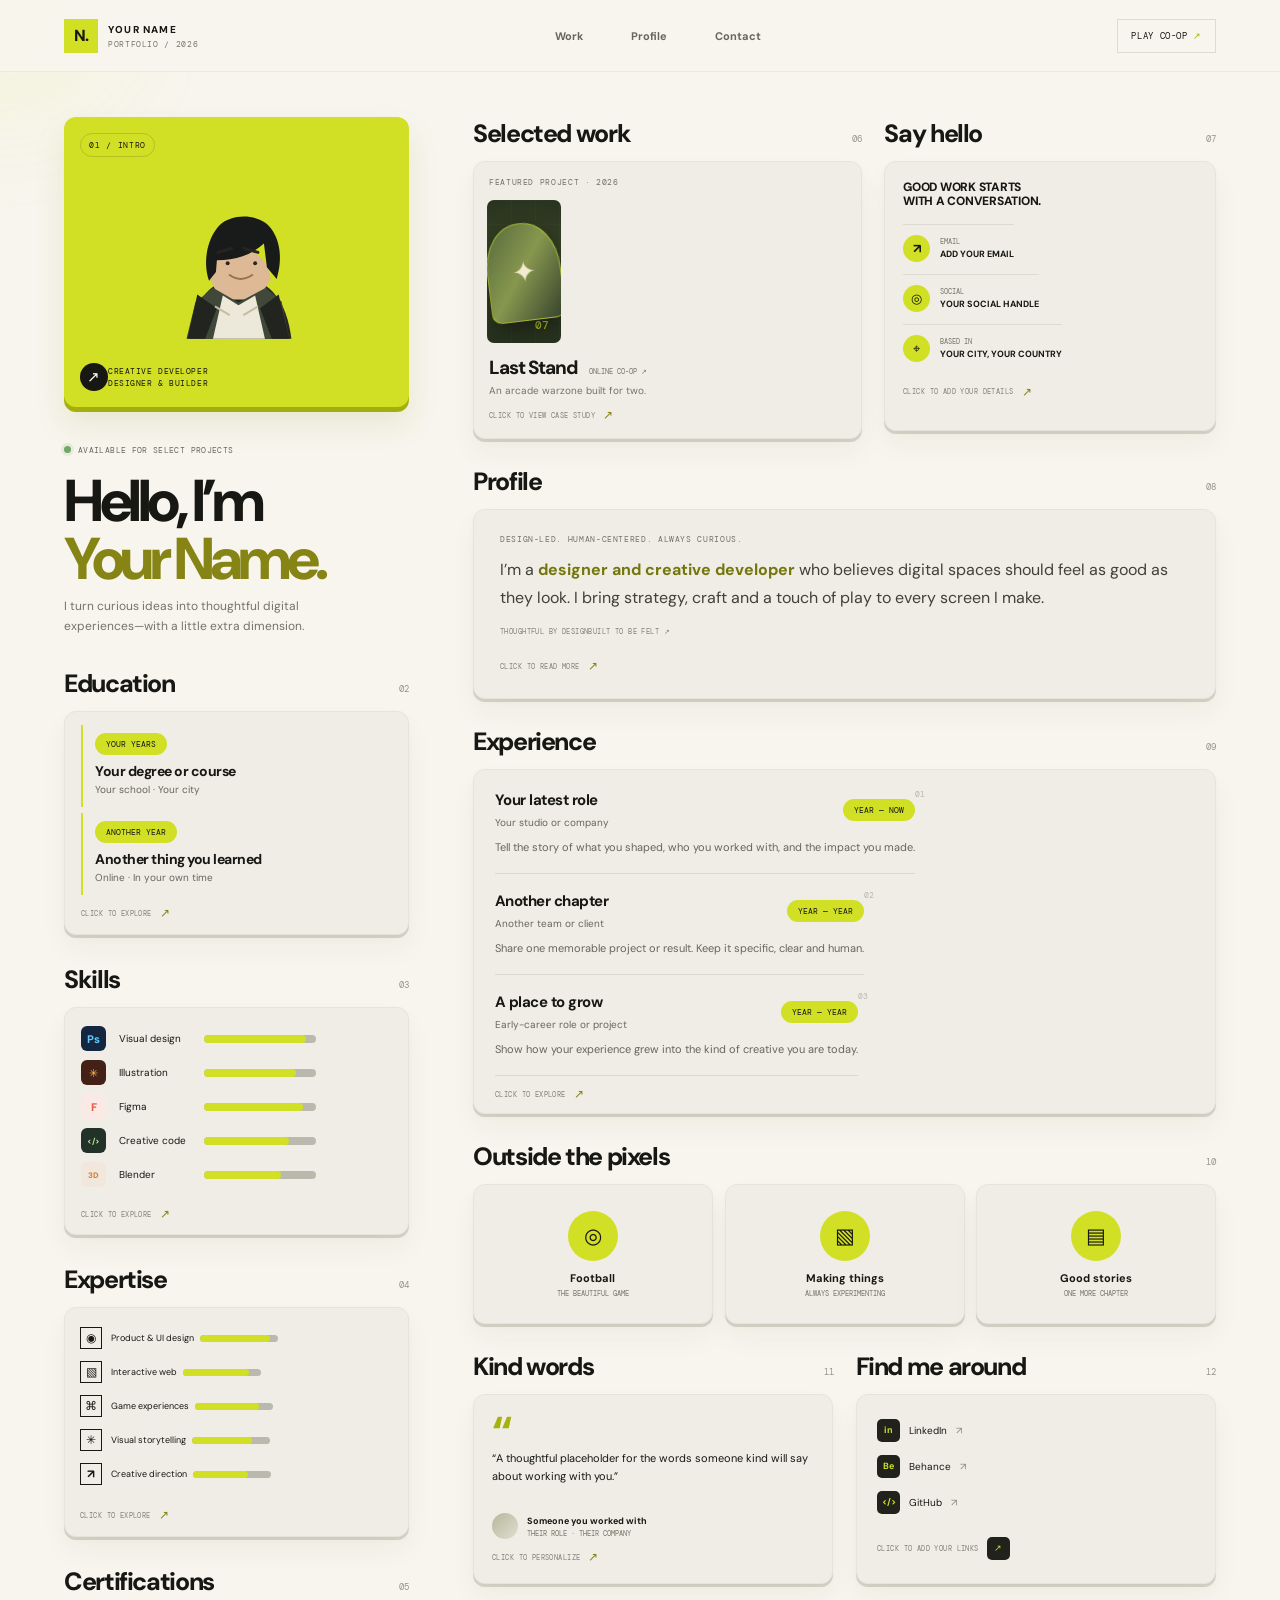
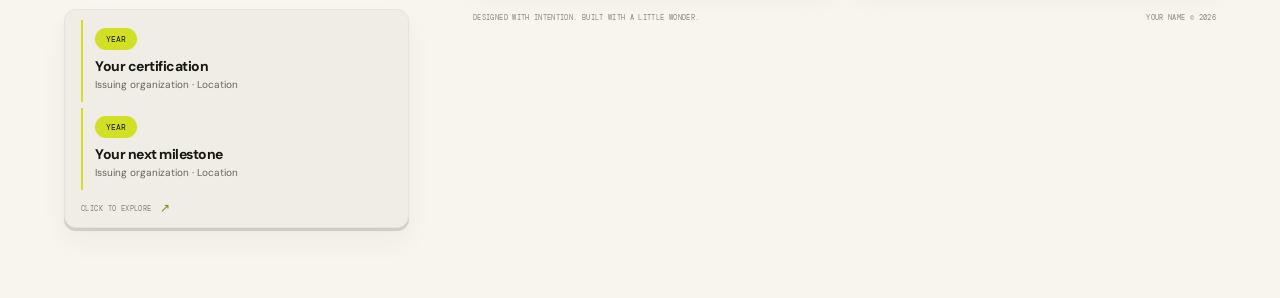
==== portfolio.html @ d71a1091 "Add interactive 3D portfolio website Co-authored-by: Copilot App <223556219+Copilot@users.noreply.gi" ====
<!doctype html>
<html lang="en">
  <head>
    <meta charset="utf-8">
    <meta name="viewport" content="width=device-width, initial-scale=1">
    <meta name="theme-color" content="#f7f5ed">
    <meta name="description" content="An interactive creative portfolio with tactile, clickable 3D cards.">
    <title>Selected Works — Creative Portfolio</title>
    <link rel="preconnect" href="https://fonts.googleapis.com">
    <link rel="preconnect" href="https://fonts.gstatic.com" crossorigin>
    <link href="https://fonts.googleapis.com/css2?family=DM+Sans:wght@400;500;600;700;800&family=DM+Mono:wght@400;500&display=swap" rel="stylesheet">
    <link rel="stylesheet" href="portfolio.css">
    <script src="portfolio.js" defer></script>
  </head>
  <body class="portfolio-page">
    <header class="portfolio-nav">
      <a class="portfolio-brand" href="#top"><span class="brand-symbol">N.</span><span>YOUR NAME <small>PORTFOLIO / 2026</small></span></a>
      <nav aria-label="Main navigation">
        <a href="#work">Work</a>
        <a href="#profile">Profile</a>
        <a href="#contact">Contact</a>
      </nav>
      <a class="play-link" href="index.html">PLAY CO-OP <span>↗</span></a>
    </header>

    <main id="top" class="portfolio-layout">
      <aside class="portfolio-sidebar">
        <button class="portfolio-card portrait-card tilt-card" type="button"
          data-title="A little introduction"
          data-detail="This is your introduction. Replace YOUR NAME, your role and this short bio with your own details. Every portfolio frame tilts with your pointer and opens when clicked.">
          <span class="card-index">01 / INTRO</span>
          <span class="portrait-art" aria-hidden="true">
            <svg viewBox="0 0 240 250" role="presentation">
              <rect x="16" y="20" width="91" height="95" rx="20" fill="#d1df25"/>
              <rect x="124" y="20" width="100" height="95" rx="20" fill="#d1df25"/>
              <rect x="16" y="126" width="91" height="99" rx="20" fill="#d1df25"/>
              <path d="M72 216c5-37 17-57 47-62l8-1c28 5 44 24 49 63H72Z" fill="#272720"/>
              <path d="M92 153c4-19 13-28 31-28 19 0 29 12 32 30l-13 21h-39l-11-23Z" fill="#ddb995"/>
              <path d="M92 157c-7-21-1-45 11-57 11-11 35-12 48-1 13 12 17 34 10 56l-10-12-3-24c-13 12-29 17-48 17l-1 12-7 9Z" fill="#181b19"/>
              <path d="m96 164 26 15 28-15 16 14 8 38H69l9-37 18-15Z" fill="#40483a"/>
              <path d="m106 172 16 10 17-10 10 44H96l10-44Z" fill="#ece8da"/>
              <path d="m80 171 20 14-12 31H70l10-45Zm83 0-19 14 12 31h18l-11-45Z" fill="#22251f"/>
              <circle cx="111" cy="139" r="2" fill="#29251f"/>
              <circle cx="139" cy="139" r="2" fill="#29251f"/>
              <path d="M113 151q11 8 23 0" fill="none" stroke="#9c6c55" stroke-width="2" stroke-linecap="round"/>
              <path d="m101 128 14-4m13 0 14 4" stroke="#27231f" stroke-width="3" stroke-linecap="round"/>
              <path d="m98 183 15 9m29-9-15 9" stroke="#c4bd9e" stroke-width="2"/>
            </svg>
          </span>
          <span class="portrait-caption"><span class="portrait-arrow">↗</span><span>CREATIVE DEVELOPER<br>DESIGNER & BUILDER</span></span>
        </button>

        <div class="identity">
          <span class="availability"><i></i> AVAILABLE FOR SELECT PROJECTS</span>
          <h1>Hello, I’m<br><span>Your Name.</span></h1>
          <p class="identity-copy">I turn curious ideas into thoughtful digital experiences—with a little extra dimension.</p>
        </div>

        <section class="portfolio-section" aria-labelledby="education-heading">
          <div class="section-heading"><h2 id="education-heading">Education</h2><span>02</span></div>
          <button class="portfolio-card timeline-card tilt-card" type="button"
            data-title="Education"
            data-detail="Add a degree, school, course, or anything else that shaped your practice. This card is clickable and can hold as much detail as you need.">
            <span class="timeline-entry"><span class="date-pill">YOUR YEARS</span><strong>Your degree or course</strong><small>Your school · Your city</small></span>
            <span class="timeline-entry"><span class="date-pill">ANOTHER YEAR</span><strong>Another thing you learned</strong><small>Online · In your own time</small></span>
            <span class="card-hint">CLICK TO EXPLORE <b>↗</b></span>
          </button>
        </section>

        <section class="portfolio-section" aria-labelledby="skills-heading">
          <div class="section-heading"><h2 id="skills-heading">Skills</h2><span>03</span></div>
          <button class="portfolio-card meter-card tilt-card" type="button"
            data-title="Skills"
            data-detail="Make these skill names and confidence levels your own. The bars are visual accents, not an assessment.">
            <span class="meter-row"><b class="app-icon app-ps">Ps</b><span>Visual design</span><i><em style="--level:91%"></em></i></span>
            <span class="meter-row"><b class="app-icon app-ai">✳</b><span>Illustration</span><i><em style="--level:82%"></em></i></span>
            <span class="meter-row"><b class="app-icon app-fi">F</b><span>Figma</span><i><em style="--level:88%"></em></i></span>
            <span class="meter-row"><b class="app-icon app-code">&lt;/&gt;</b><span>Creative code</span><i><em style="--level:76%"></em></i></span>
            <span class="meter-row"><b class="app-icon app-3d">3D</b><span>Blender</span><i><em style="--level:69%"></em></i></span>
            <span class="card-hint">CLICK TO EXPLORE <b>↗</b></span>
          </button>
        </section>

        <section class="portfolio-section" aria-labelledby="expertise-heading">
          <div class="section-heading"><h2 id="expertise-heading">Expertise</h2><span>04</span></div>
          <button class="portfolio-card expertise-card tilt-card" type="button"
            data-title="Areas of expertise"
            data-detail="Show the kind of challenges you enjoy solving. These sample disciplines can be renamed, removed or expanded.">
            <span class="expertise-row"><b>◉</b> Product & UI design <i><em style="--level:90%"></em></i></span>
            <span class="expertise-row"><b>▧</b> Interactive web <i><em style="--level:85%"></em></i></span>
            <span class="expertise-row"><b>⌘</b> Game experiences <i><em style="--level:82%"></em></i></span>
            <span class="expertise-row"><b>✳</b> Visual storytelling <i><em style="--level:77%"></em></i></span>
            <span class="expertise-row"><b>↗</b> Creative direction <i><em style="--level:71%"></em></i></span>
            <span class="card-hint">CLICK TO EXPLORE <b>↗</b></span>
          </button>
        </section>

        <section class="portfolio-section" aria-labelledby="cert-heading">
          <div class="section-heading"><h2 id="cert-heading">Certifications</h2><span>05</span></div>
          <button class="portfolio-card timeline-card compact-card tilt-card" type="button"
            data-title="Certifications"
            data-detail="Add certificates, awards, publications, or other milestones. Delete this card if it does not fit your story.">
            <span class="timeline-entry"><span class="date-pill">YEAR</span><strong>Your certification</strong><small>Issuing organization · Location</small></span>
            <span class="timeline-entry"><span class="date-pill">YEAR</span><strong>Your next milestone</strong><small>Issuing organization · Location</small></span>
            <span class="card-hint">CLICK TO EXPLORE <b>↗</b></span>
          </button>
        </section>
      </aside>

      <div class="portfolio-main">
        <section class="top-grid">
          <div class="portfolio-section portfolio-section-top" id="work">
            <div class="section-heading"><h2>Selected work</h2><span>06</span></div>
            <button class="portfolio-card work-card tilt-card" type="button"
              data-title="Last Stand — Online Co-op"
              data-detail="A browser-playable, two-player co-op survival shooter. Create a room, share the six-character invite code, and fight escalating enemy waves together. Built with Canvas, vanilla JavaScript and peer-to-peer WebRTC.">
              <span class="work-overline">FEATURED PROJECT · 2026</span>
              <span class="work-art" aria-hidden="true"><span class="work-grid"></span><span class="work-soldier">✦</span><span class="work-glow"></span><span class="work-stamp">LS<br>07</span></span>
              <span class="work-title-row"><strong>Last Stand</strong><span>ONLINE CO-OP ↗</span></span>
              <span class="work-description">An arcade warzone built for two.</span>
              <span class="card-hint">CLICK TO VIEW CASE STUDY <b>↗</b></span>
            </button>
          </div>

          <section class="portfolio-section" id="contact" aria-labelledby="contact-heading">
            <div class="section-heading"><h2 id="contact-heading">Say hello</h2><span>07</span></div>
            <button class="portfolio-card contact-card tilt-card" type="button"
              data-title="Let’s make something"
              data-detail="Add your preferred email, social links and location here. You can also link your project and résumé cards directly from this page.">
              <span class="contact-intro">GOOD WORK STARTS<br>WITH A CONVERSATION.</span>
              <span class="contact-row"><b>↗</b><span><small>EMAIL</small><strong>ADD YOUR EMAIL</strong></span></span>
              <span class="contact-row"><b>◎</b><span><small>SOCIAL</small><strong>YOUR SOCIAL HANDLE</strong></span></span>
              <span class="contact-row"><b>⌖</b><span><small>BASED IN</small><strong>YOUR CITY, YOUR COUNTRY</strong></span></span>
              <span class="card-hint">CLICK TO ADD YOUR DETAILS <b>↗</b></span>
            </button>
          </section>
        </section>

        <section class="portfolio-section" id="profile" aria-labelledby="profile-heading">
          <div class="section-heading"><h2 id="profile-heading">Profile</h2><span>08</span></div>
          <button class="portfolio-card profile-card tilt-card" type="button"
            data-title="Profile"
            data-detail="Replace this introduction with a few sentences in your own voice. What do you make? Who do you make it for? What makes your approach different?">
            <span class="profile-kicker">DESIGN-LED. HUMAN-CENTERED. ALWAYS CURIOUS.</span>
            <span class="profile-copy">I’m a <strong>designer and creative developer</strong> who believes digital spaces should feel as good as they look. I bring strategy, craft and a touch of play to every screen I make.</span>
            <span class="profile-foot"><span>THOUGHTFUL BY DESIGN</span><span>BUILT TO BE FELT ↗</span></span>
            <span class="card-hint">CLICK TO READ MORE <b>↗</b></span>
          </button>
        </section>

        <section class="portfolio-section" aria-labelledby="experience-heading">
          <div class="section-heading"><h2 id="experience-heading">Experience</h2><span>09</span></div>
          <button class="portfolio-card experience-card tilt-card" type="button"
            data-title="Experience"
            data-detail="List your roles from most recent to earliest. Add measurable outcomes and what you learned—not just a list of tasks.">
            <span class="experience-entry"><span class="entry-top"><span><strong>Your latest role</strong><small>Your studio or company</small></span><span class="date-pill">YEAR — NOW</span></span><span class="entry-copy">Tell the story of what you shaped, who you worked with, and the impact you made.</span><span class="entry-mark">01</span></span>
            <span class="experience-entry"><span class="entry-top"><span><strong>Another chapter</strong><small>Another team or client</small></span><span class="date-pill">YEAR — YEAR</span></span><span class="entry-copy">Share one memorable project or result. Keep it specific, clear and human.</span><span class="entry-mark">02</span></span>
            <span class="experience-entry"><span class="entry-top"><span><strong>A place to grow</strong><small>Early-career role or project</small></span><span class="date-pill">YEAR — YEAR</span></span><span class="entry-copy">Show how your experience grew into the kind of creative you are today.</span><span class="entry-mark">03</span></span>
            <span class="card-hint">CLICK TO EXPLORE <b>↗</b></span>
          </button>
        </section>

        <section class="portfolio-section" aria-labelledby="interests-heading">
          <div class="section-heading"><h2 id="interests-heading">Outside the pixels</h2><span>10</span></div>
          <div class="interest-grid">
            <button class="portfolio-card interest-card tilt-card" type="button" data-title="Football" data-detail="The best ideas happen after you step away from the screen. Add something you love doing here."><span>◎</span><strong>Football</strong><small>THE BEAUTIFUL GAME</small></button>
            <button class="portfolio-card interest-card tilt-card" type="button" data-title="Making things" data-detail="Share the side projects, experiments and creative rituals that keep you curious."><span>▧</span><strong>Making things</strong><small>ALWAYS EXPERIMENTING</small></button>
            <button class="portfolio-card interest-card tilt-card" type="button" data-title="Good stories" data-detail="Books, films, music, podcasts: what keeps you inspired?"><span>▤</span><strong>Good stories</strong><small>ONE MORE CHAPTER</small></button>
          </div>
        </section>

        <section class="bottom-grid">
          <section class="portfolio-section">
            <div class="section-heading"><h2>Kind words</h2><span>11</span></div>
            <button class="portfolio-card quote-card tilt-card" type="button"
              data-title="Kind words"
              data-detail="Replace this with a real quote from someone you have worked with—or remove the card until you have one.">
              <span class="quote-mark">“</span><blockquote>“A thoughtful placeholder for the words someone kind will say about working with you.”</blockquote>
              <span class="quote-author"><i></i><span><strong>Someone you worked with</strong><small>THEIR ROLE · THEIR COMPANY</small></span></span>
              <span class="card-hint">CLICK TO PERSONALIZE <b>↗</b></span>
            </button>
          </section>
          <section class="portfolio-section">
            <div class="section-heading"><h2>Find me around</h2><span>12</span></div>
            <button class="portfolio-card social-card tilt-card" type="button"
              data-title="Around the web"
              data-detail="Add real links to your professional network, design portfolio, code profile or whichever places you share your work.">
              <span><b>in</b> LinkedIn <i>↗</i></span><span><b>Be</b> Behance <i>↗</i></span><span><b>&lt;/&gt;</b> GitHub <i>↗</i></span>
              <span class="card-hint">CLICK TO ADD YOUR LINKS <b>↗</b></span>
            </button>
          </section>
        </section>

        <footer class="portfolio-footer"><span>DESIGNED WITH INTENTION. BUILT WITH A LITTLE WONDER.</span><span>YOUR NAME © 2026</span></footer>
      </div>
    </main>

    <dialog class="detail-dialog" id="detail-dialog" aria-labelledby="dialog-title">
      <form method="dialog"><button class="dialog-close" aria-label="Close details">×</button></form>
      <span class="dialog-eyebrow">A CLOSER LOOK <i>↗</i></span>
      <h2 id="dialog-title"></h2>
      <p id="dialog-copy"></p>
      <span class="dialog-note">MOVE YOUR POINTER OVER A CARD TO SEE IT COME ALIVE.</span>
    </dialog>
    <div class="cursor-glow" aria-hidden="true"></div>
  </body>
</html>
---- portfolio.css ----
:root {
  color-scheme: light;
  --paper: #f7f5ed;
  --card: #efede5;
  --card-raised: #fbfaf5;
  --ink: #171713;
  --muted: #77776d;
  --line: #dedbd0;
  --acid: #d1df25;
  --acid-dark: #a5b20d;
  --shadow: 0 14px 28px #3836220b, 0 3px 8px #38362208;
  font-family: "DM Sans", sans-serif;
  font-synthesis: none;
  text-rendering: optimizeLegibility;
}

* { box-sizing: border-box; }
html { min-width: 320px; scroll-behavior: smooth; scroll-padding-top: 88px; }
body { margin: 0; background: var(--paper); color: var(--ink); }
button, a { color: inherit; font: inherit; }
button { -webkit-tap-highlight-color: transparent; }
.portfolio-nav { position: sticky; z-index: 10; top: 0; display: flex; align-items: center; justify-content: space-between; min-height: 72px; padding: 0 max(5vw, calc((100vw - 1320px) / 2)); border-bottom: 1px solid #e8e5dbb5; background: #f7f5edeF; backdrop-filter: blur(14px); }
.portfolio-brand { display: flex; align-items: center; gap: 10px; font-size: 10px; font-weight: 800; letter-spacing: .12em; text-decoration: none; }
.portfolio-brand small { display: block; margin-top: 3px; color: var(--muted); font: 8px "DM Mono", monospace; letter-spacing: .08em; }
.brand-symbol { display: grid; width: 34px; height: 34px; place-items: center; background: var(--acid); font-size: 16px; letter-spacing: -.06em; }
.portfolio-nav nav { display: flex; gap: clamp(18px, 4vw, 48px); }
.portfolio-nav nav a, .play-link { font-size: 11px; font-weight: 700; text-decoration: none; }
.portfolio-nav nav a { color: #66665d; }
.portfolio-nav nav a:hover { color: var(--acid-dark); }
.play-link { padding: 10px 13px; border: 1px solid var(--line); font: 9px "DM Mono", monospace; letter-spacing: .07em; }
.play-link span { color: var(--acid-dark); }
.portfolio-layout { display: grid; grid-template-columns: minmax(270px, .72fr) minmax(0, 1.55fr); gap: clamp(25px, 5vw, 74px); width: min(1320px, 90vw); margin: 45px auto 70px; align-items: start; }
.portfolio-sidebar, .portfolio-main { display: grid; align-content: start; gap: 28px; min-width: 0; }
.portfolio-main { gap: 26px; }
.portfolio-section { min-width: 0; }
.top-grid, .bottom-grid { display: grid; grid-template-columns: minmax(0, 1.12fr) minmax(230px, .88fr); gap: 22px; align-items: start; }
.section-heading { display: flex; align-items: baseline; justify-content: space-between; margin: 0 0 11px; }
.section-heading h2 { margin: 0; font-size: clamp(19px, 2.1vw, 25px); font-weight: 800; letter-spacing: -.055em; }
.section-heading > span { color: #96958a; font: 9px "DM Mono", monospace; }
.portfolio-card { --rx: 0deg; --ry: 0deg; --lift: 0px; --shine-x: 50%; --shine-y: 50%; position: relative; isolation: isolate; display: flex; width: 100%; flex-direction: column; overflow: hidden; padding: 20px; border: 1px solid #e6e3d9; border-radius: 12px; background: var(--card); box-shadow: var(--shadow), 0 3px 0 #d9d6cc; text-align: left; transform: perspective(900px) rotateX(var(--rx)) rotateY(var(--ry)) translateY(var(--lift)); transform-style: preserve-3d; transition: transform .22s ease, box-shadow .22s ease, border-color .22s ease, background .22s ease; cursor: pointer; }
.portfolio-card::before { position: absolute; z-index: -1; inset: 0; content: ""; opacity: 0; background: radial-gradient(circle at var(--shine-x) var(--shine-y), #ffffffc9, transparent 46%); transition: opacity .2s ease; pointer-events: none; }
.portfolio-card:hover, .portfolio-card:focus-visible { --lift: -5px; border-color: #d0d39b; background-color: var(--card-raised); box-shadow: 0 25px 40px #38362216, 0 6px 0 #d9d6cc; outline: none; }
.portfolio-card:hover::before, .portfolio-card:focus-visible::before { opacity: .52; }
.portfolio-card:active { --lift: -1px; transition-duration: .08s; }
.portrait-card { min-height: 290px; padding: 16px; border: 0; background: var(--acid); box-shadow: 0 16px 30px #8a911d22, 0 5px 0 #a7b20e; }
.portrait-card:hover, .portrait-card:focus-visible { background-color: #d9e837; border-color: transparent; box-shadow: 0 25px 42px #8a911d30, 0 5px 0 #a7b20e; }
.card-index { position: relative; z-index: 2; align-self: flex-start; padding: 6px 8px; border: 1px solid #17171325; border-radius: 30px; font: 8px "DM Mono", monospace; letter-spacing: .09em; }
.portrait-art { position: absolute; inset: 10px 0 35px; display: grid; place-items: center; transform: translateZ(20px); }
.portrait-art svg { width: min(100%, 275px); height: 100%; }
.portrait-caption { position: relative; z-index: 2; display: flex; align-items: center; justify-content: space-between; margin-top: auto; font: 8px/1.5 "DM Mono", monospace; letter-spacing: .07em; }
.portrait-arrow { display: grid; width: 28px; height: 28px; place-items: center; border-radius: 50%; background: var(--ink); color: white; font-size: 15px; }
.identity { padding: 2px 0 3px; }
.availability { display: inline-flex; align-items: center; gap: 7px; color: #696a5e; font: 8px "DM Mono", monospace; letter-spacing: .045em; }
.availability i { width: 7px; height: 7px; border-radius: 50%; background: #70a765; box-shadow: 0 0 0 3px #70a76520; }
.identity h1 { margin: 14px 0 8px; font-size: clamp(39px, 5vw, 59px); font-weight: 800; line-height: .98; letter-spacing: -.075em; }
.identity h1 span { color: #858415; }
.identity-copy { max-width: 33ch; margin: 0; color: #74736a; font-size: 12px; line-height: 1.7; }
.timeline-card, .meter-card, .expertise-card { gap: 0; padding: 13px 16px; }
.timeline-entry { display: grid; padding: 8px 0 11px 12px; border-left: 2px solid var(--acid); }
.timeline-entry + .timeline-entry { margin-top: 6px; }
.date-pill { display: inline-block; width: max-content; padding: 6px 11px; border-radius: 24px; background: var(--acid); font: 8px "DM Mono", monospace; }
.timeline-entry strong { margin-top: 7px; font-size: 14px; letter-spacing: -.035em; }
.timeline-entry small, .experience-entry small { margin-top: 3px; color: #66665e; font-size: 10px; }
.card-hint { display: flex; align-items: center; justify-content: space-between; gap: 8px; margin-top: 10px; color: #838277; font: 7px "DM Mono", monospace; letter-spacing: .06em; }
.card-hint b { color: #858415; font-size: 12px; }
.meter-card { gap: 9px; padding: 18px 16px 12px; }
.meter-row { display: grid; grid-template-columns: 29px minmax(76px, 1fr) minmax(60px, 112px); gap: 9px; align-items: center; font-size: 10px; }
.app-icon { display: grid; width: 25px; height: 25px; place-items: center; border-radius: 6px; color: white; font: 800 11px "DM Sans", sans-serif; }
.app-ps { background: #152640; color: #63c9ff; }.app-ai { background: #442117; color: #ffbb55; }.app-fi { background: #fae9e5; color: #e25c47; }.app-code { background: #223229; color: #b8e994; font-size: 8px; }.app-3d { background: #f1e7dc; color: #d57c35; font-size: 8px; }
.meter-row i, .expertise-row i { display: block; height: 8px; overflow: hidden; border-radius: 9px; background: #b9b9ae; }
.meter-row i em, .expertise-row i em { display: block; width: var(--level); height: 100%; border-radius: inherit; background: var(--acid); }
.expertise-card { gap: 12px; padding: 19px 15px 13px; }
.expertise-row { display: grid; grid-template-columns: 25px 1fr 78px; gap: 6px; align-items: center; font-size: 9px; }
.expertise-row b { display: grid; width: 22px; height: 22px; place-items: center; border: 1.5px solid var(--ink); font-size: 12px; }
.expertise-row i { height: 7px; }
.compact-card { padding-top: 10px; padding-bottom: 11px; }
.top-grid { grid-template-columns: minmax(0, 1.08fr) minmax(220px, .92fr); }
.portfolio-section-top { min-width: 0; }
.work-card { min-height: 270px; padding: 15px; }
.work-overline, .profile-kicker { color: #737267; font: 8px "DM Mono", monospace; letter-spacing: .08em; }
.work-art { position: relative; display: grid; height: 143px; margin: 13px -2px 12px; overflow: hidden; place-items: center; border-radius: 7px; background: #1e261b; }
.work-grid { position: absolute; inset: 0; opacity: .5; background-image: linear-gradient(#8c9a6c17 1px, transparent 1px), linear-gradient(90deg, #8c9a6c17 1px, transparent 1px); background-size: 24px 24px; }
.work-glow { position: absolute; width: 180px; height: 130px; border-radius: 50%; background: #c2e06a35; filter: blur(35px); }
.work-soldier { position: relative; z-index: 1; display: grid; width: 74px; height: 98px; place-items: center; border: 1px solid #d1df2590; border-radius: 48% 48% 10px 10px; background: linear-gradient(125deg, #53683c, #87974e 48%, #34412d); box-shadow: 0 8px 26px #0009; color: #f2ebd0; font-size: 29px; transform: rotate(-7deg) translateZ(28px); }
.work-stamp { position: absolute; right: 12px; bottom: 11px; color: var(--acid); font: 700 11px/1.2 "DM Mono", monospace; }
.work-title-row { display: flex; align-items: baseline; justify-content: space-between; gap: 10px; }
.work-title-row strong { font-size: 19px; font-weight: 800; letter-spacing: -.05em; }
.work-title-row span { color: #77776d; font: 7px "DM Mono", monospace; }
.work-description { margin-top: 4px; color: #74736a; font-size: 10px; }
.contact-card { gap: 12px; min-height: 270px; padding: 18px; }
.contact-intro { margin-bottom: 3px; font-size: 12px; font-weight: 800; line-height: 1.2; letter-spacing: -.02em; }
.contact-row { display: flex; align-items: center; gap: 10px; padding-top: 10px; border-top: 1px solid var(--line); }
.contact-row > b { display: grid; width: 27px; height: 27px; place-items: center; border-radius: 50%; background: var(--acid); font-size: 13px; }
.contact-row > span { display: grid; gap: 2px; }
.contact-row small { color: #77776d; font: 7px "DM Mono", monospace; }
.contact-row strong { font-size: 9px; }
.profile-card { min-height: 153px; justify-content: center; gap: 12px; padding: 24px 26px; }
.profile-copy { max-width: 72ch; color: #414139; font-size: clamp(13px, 1.4vw, 16px); line-height: 1.75; }
.profile-copy strong { color: #74760d; }
.profile-foot { display: flex; justify-content: space-between; margin-top: 3px; color: #838277; font: 7px "DM Mono", monospace; letter-spacing: .06em; }
.experience-card { padding: 3px 21px 11px; }
.experience-entry { position: relative; display: block; padding: 17px 0; border-bottom: 1px solid #dbd9cf; }
.experience-entry:last-of-type { border-bottom: 0; }
.entry-top { display: flex; align-items: center; justify-content: space-between; gap: 12px; }
.entry-top > span:first-child { display: grid; gap: 3px; }
.entry-top strong { font-size: 15px; letter-spacing: -.035em; }
.entry-top .date-pill { flex: none; }
.entry-copy { display: block; max-width: 75ch; margin-top: 9px; color: #66665d; font-size: 11px; line-height: 1.65; }
.entry-mark { position: absolute; top: 16px; right: -10px; color: #b9b7ad; font: 8px "DM Mono", monospace; }
.interest-grid { display: grid; grid-template-columns: repeat(3, 1fr); gap: 12px; }
.interest-card { min-height: 140px; align-items: center; justify-content: center; padding: 16px 8px; text-align: center; }
.interest-card > span:first-child { display: grid; width: 50px; height: 50px; margin-bottom: 10px; place-items: center; border-radius: 50%; background: var(--acid); font-size: 21px; transform: translateZ(18px); }
.interest-card strong { font-size: 11px; }
.interest-card small { margin-top: 4px; color: #77776d; font: 7px "DM Mono", monospace; }
.interest-card .card-hint { width: 100%; font-size: 6px; }
.bottom-grid { grid-template-columns: 1fr 1fr; }
.quote-card { min-height: 190px; padding: 18px; }
.quote-mark { height: 36px; color: var(--acid-dark); font: 700 46px/.9 "DM Sans", sans-serif; }
.quote-card blockquote { margin: 0; font-size: 11px; line-height: 1.65; }
.quote-author { display: flex; align-items: center; gap: 9px; margin-top: auto; padding-top: 14px; }
.quote-author i { width: 26px; height: 26px; border-radius: 50%; background: linear-gradient(135deg, #b7b69c, #e0dfcf); }
.quote-author > span { display: grid; gap: 2px; }
.quote-author strong { font-size: 9px; }
.quote-author small { color: #77776d; font: 7px "DM Mono", monospace; }
.social-card { min-height: 190px; justify-content: center; gap: 13px; padding: 20px; }
.social-card > span:not(.card-hint) { display: flex; align-items: center; gap: 9px; font-size: 10px; }
.social-card > span > b { display: grid; width: 23px; height: 23px; place-items: center; border-radius: 5px; background: #20221b; color: var(--acid); font-size: 9px; }
.social-card > span > i { margin-left: auto; color: #8b8a7e; font-style: normal; }
.portfolio-footer { display: flex; justify-content: space-between; gap: 12px; padding-top: 3px; color: #89887e; font: 7px "DM Mono", monospace; letter-spacing: .05em; }
.detail-dialog { width: min(450px, calc(100vw - 34px)); padding: 30px; border: 1px solid #e2dfd5; border-radius: 15px; background: var(--paper); box-shadow: 0 28px 90px #15150e40; }
.detail-dialog::backdrop { background: #17171386; backdrop-filter: blur(5px); }
.detail-dialog form { position: absolute; top: 12px; right: 12px; }
.dialog-close { width: 34px; height: 34px; border: 1px solid var(--line); border-radius: 50%; background: transparent; font-size: 23px; cursor: pointer; }
.dialog-eyebrow { display: flex; justify-content: space-between; margin: 22px 0 13px; color: #77776d; font: 8px "DM Mono", monospace; letter-spacing: .1em; }
.dialog-eyebrow i { color: var(--acid-dark); font-size: 13px; font-style: normal; }
.detail-dialog h2 { margin: 0; font-size: 30px; font-weight: 800; letter-spacing: -.06em; }
.detail-dialog p { color: #595950; font-size: 14px; line-height: 1.75; }
.dialog-note { display: block; margin-top: 25px; color: #929186; font: 7px "DM Mono", monospace; letter-spacing: .06em; }
.cursor-glow { position: fixed; z-index: -1; top: 0; left: 0; width: 250px; height: 250px; transform: translate(-50%, -50%); border-radius: 50%; background: #d1df2512; filter: blur(50px); pointer-events: none; }

@media (max-width: 850px) {
  .portfolio-layout { grid-template-columns: minmax(230px, .76fr) minmax(0, 1.3fr); width: min(760px, 92vw); gap: 23px; }
  .top-grid { grid-template-columns: 1fr; }
  .contact-card { min-height: 0; }
  .contact-row { display: inline-flex; width: 32%; align-items: flex-start; vertical-align: top; }
  .contact-intro { display: block; }
  .contact-card { display: block; }
  .contact-row > span { min-width: 0; }
  .contact-row strong { overflow-wrap: anywhere; }
}
@media (max-width: 620px) {
  .portfolio-nav { min-height: 62px; padding: 0 4vw; }
  .portfolio-nav nav { gap: 13px; }
  .portfolio-nav nav a { font-size: 10px; }
  .play-link { padding: 8px; font-size: 7px; }
  .portfolio-brand { gap: 7px; font-size: 8px; }
  .brand-symbol { width: 29px; height: 29px; }
  .portfolio-layout { grid-template-columns: 1fr; width: min(480px, 90vw); margin: 25px auto 45px; gap: 28px; }
  .portfolio-sidebar { grid-template-columns: 1fr 1fr; align-items: center; gap: 15px; }
  .portrait-card { grid-row: span 2; min-height: 250px; }
  .identity { align-self: end; }
  .identity h1 { font-size: clamp(35px, 9vw, 48px); }
  .identity-copy { font-size: 10px; }
  .availability { font-size: 6px; }
  .portfolio-sidebar > .portfolio-section { grid-column: 1 / -1; }
  .portfolio-main { gap: 23px; }
  .top-grid, .bottom-grid { grid-template-columns: 1fr; gap: 22px; }
  .contact-row { width: 32%; }
  .contact-card { display: flex; }
  .work-art { height: 180px; }
}
@media (prefers-reduced-motion: reduce) {
  *, *::before, *::after { scroll-behavior: auto !important; transition-duration: .01ms !important; animation-duration: .01ms !important; }
  .portfolio-card { transform: none !important; }
}
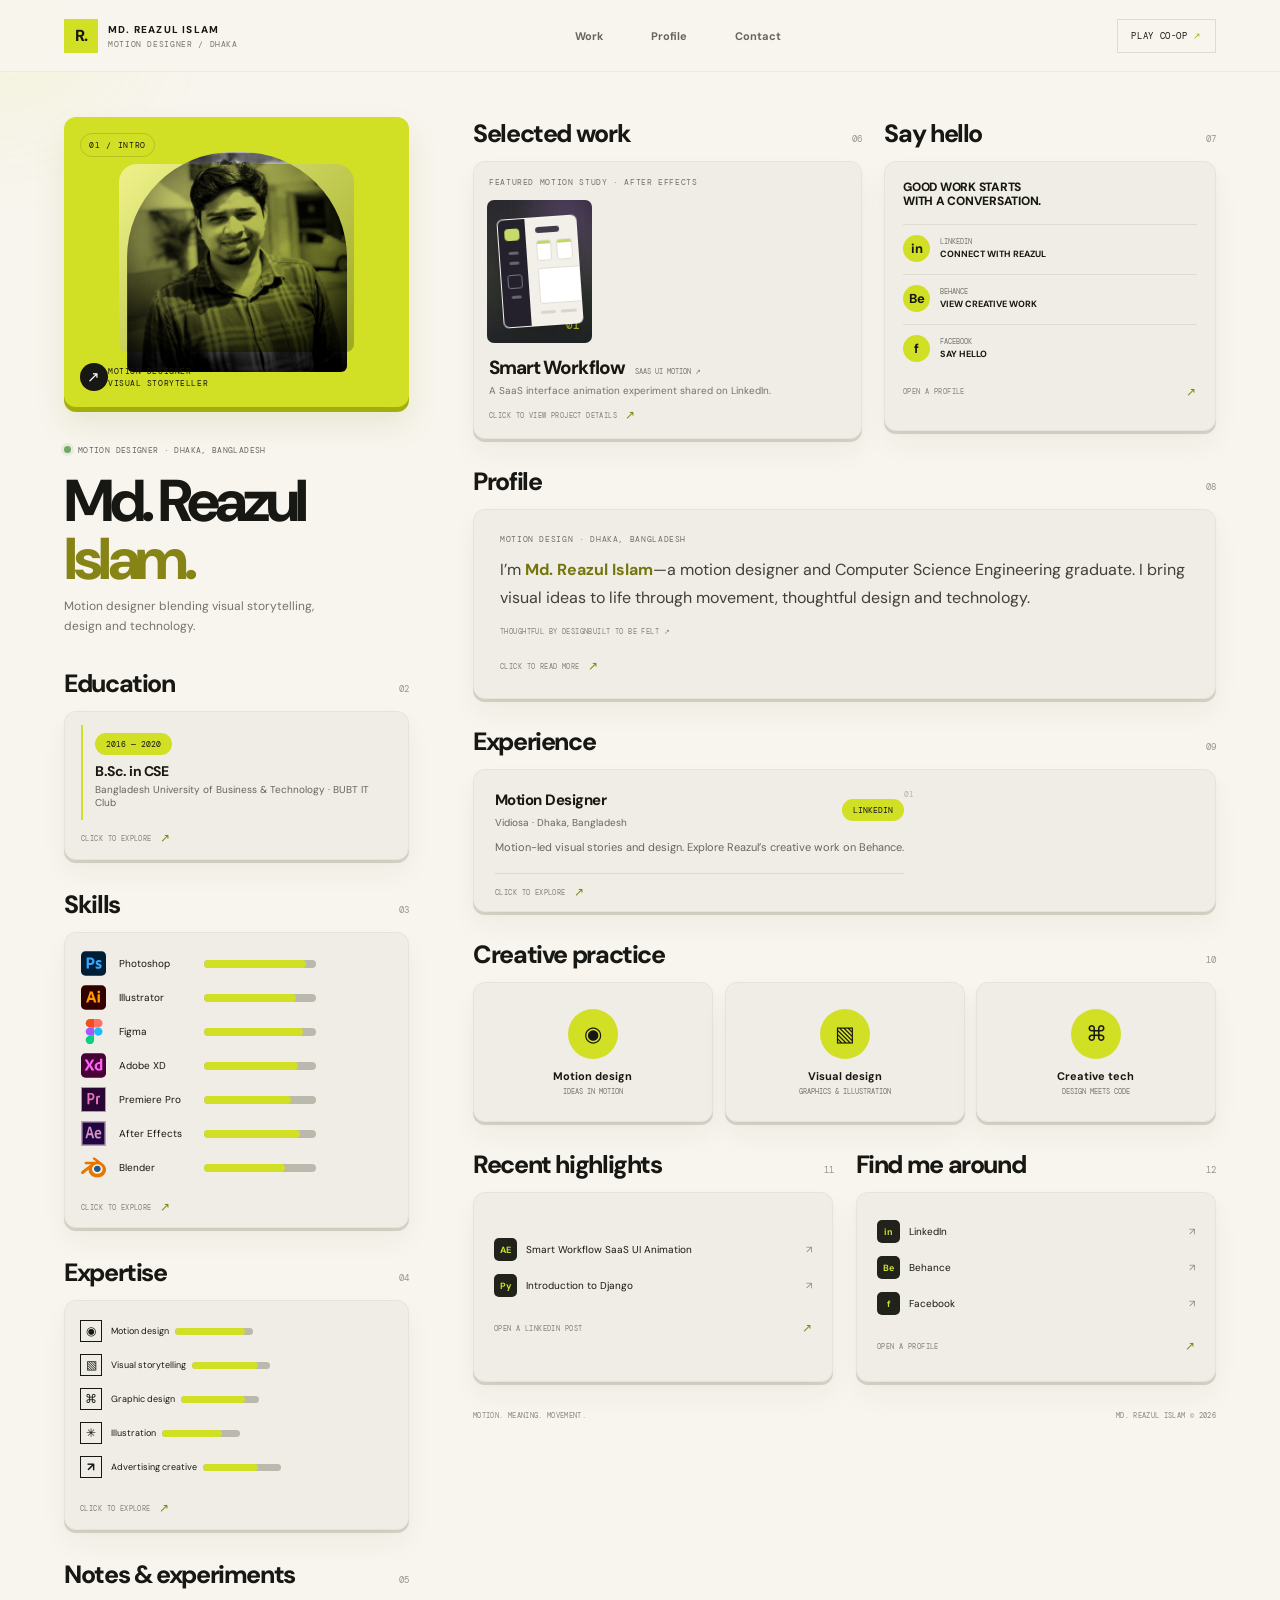
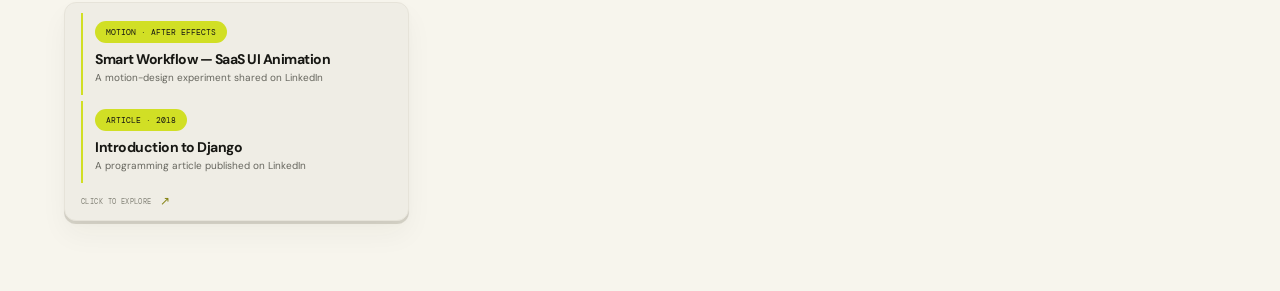
==== commit 4ccbac52: "Personalize portfolio profile and featured work Co-authored-by: Copilot App <223556219+Copilot@users" ====
--- a/portfolio.html
+++ b/portfolio.html
@@ -4,8 +4,8 @@
     <meta charset="utf-8">
     <meta name="viewport" content="width=device-width, initial-scale=1">
     <meta name="theme-color" content="#f7f5ed">
-    <meta name="description" content="An interactive creative portfolio with tactile, clickable 3D cards.">
-    <title>Selected Works — Creative Portfolio</title>
+    <meta name="description" content="Md. Reazul Islam — motion designer in Dhaka, Bangladesh. Explore selected work, creative tools and motion experiments.">
+    <title>Md. Reazul Islam — Motion Designer</title>
     <link rel="preconnect" href="https://fonts.googleapis.com">
     <link rel="preconnect" href="https://fonts.gstatic.com" crossorigin>
     <link href="https://fonts.googleapis.com/css2?family=DM+Sans:wght@400;500;600;700;800&family=DM+Mono:wght@400;500&display=swap" rel="stylesheet">
@@ -14,7 +14,7 @@
   </head>
   <body class="portfolio-page">
     <header class="portfolio-nav">
-      <a class="portfolio-brand" href="#top"><span class="brand-symbol">N.</span><span>YOUR NAME <small>PORTFOLIO / 2026</small></span></a>
+      <a class="portfolio-brand" href="#top"><span class="brand-symbol">R.</span><span>MD. REAZUL ISLAM <small>MOTION DESIGNER / DHAKA</small></span></a>
       <nav aria-label="Main navigation">
         <a href="#work">Work</a>
         <a href="#profile">Profile</a>
@@ -27,42 +27,24 @@
       <aside class="portfolio-sidebar">
         <button class="portfolio-card portrait-card tilt-card" type="button"
           data-title="A little introduction"
-          data-detail="This is your introduction. Replace YOUR NAME, your role and this short bio with your own details. Every portfolio frame tilts with your pointer and opens when clicked.">
+          data-detail="Md. Reazul Islam is a motion designer based in Dhaka, Bangladesh, with a computer science background and a focus on visual storytelling.">
           <span class="card-index">01 / INTRO</span>
-          <span class="portrait-art" aria-hidden="true">
-            <svg viewBox="0 0 240 250" role="presentation">
-              <rect x="16" y="20" width="91" height="95" rx="20" fill="#d1df25"/>
-              <rect x="124" y="20" width="100" height="95" rx="20" fill="#d1df25"/>
-              <rect x="16" y="126" width="91" height="99" rx="20" fill="#d1df25"/>
-              <path d="M72 216c5-37 17-57 47-62l8-1c28 5 44 24 49 63H72Z" fill="#272720"/>
-              <path d="M92 153c4-19 13-28 31-28 19 0 29 12 32 30l-13 21h-39l-11-23Z" fill="#ddb995"/>
-              <path d="M92 157c-7-21-1-45 11-57 11-11 35-12 48-1 13 12 17 34 10 56l-10-12-3-24c-13 12-29 17-48 17l-1 12-7 9Z" fill="#181b19"/>
-              <path d="m96 164 26 15 28-15 16 14 8 38H69l9-37 18-15Z" fill="#40483a"/>
-              <path d="m106 172 16 10 17-10 10 44H96l10-44Z" fill="#ece8da"/>
-              <path d="m80 171 20 14-12 31H70l10-45Zm83 0-19 14 12 31h18l-11-45Z" fill="#22251f"/>
-              <circle cx="111" cy="139" r="2" fill="#29251f"/>
-              <circle cx="139" cy="139" r="2" fill="#29251f"/>
-              <path d="M113 151q11 8 23 0" fill="none" stroke="#9c6c55" stroke-width="2" stroke-linecap="round"/>
-              <path d="m101 128 14-4m13 0 14 4" stroke="#27231f" stroke-width="3" stroke-linecap="round"/>
-              <path d="m98 183 15 9m29-9-15 9" stroke="#c4bd9e" stroke-width="2"/>
-            </svg>
-          </span>
-          <span class="portrait-caption"><span class="portrait-arrow">↗</span><span>CREATIVE DEVELOPER<br>DESIGNER & BUILDER</span></span>
+          <span class="portrait-art"><img class="profile-photo" src="assets/reazul-islam.jpg" alt="Md. Reazul Islam"></span>
+          <span class="portrait-caption"><span class="portrait-arrow">↗</span><span>MOTION DESIGNER<br>VISUAL STORYTELLER</span></span>
         </button>
 
         <div class="identity">
-          <span class="availability"><i></i> AVAILABLE FOR SELECT PROJECTS</span>
-          <h1>Hello, I’m<br><span>Your Name.</span></h1>
-          <p class="identity-copy">I turn curious ideas into thoughtful digital experiences—with a little extra dimension.</p>
+          <span class="availability"><i></i> MOTION DESIGNER · DHAKA, BANGLADESH</span>
+          <h1>Md. Reazul<br><span>Islam.</span></h1>
+          <p class="identity-copy">Motion designer blending visual storytelling, design and technology.</p>
         </div>
 
         <section class="portfolio-section" aria-labelledby="education-heading">
           <div class="section-heading"><h2 id="education-heading">Education</h2><span>02</span></div>
           <button class="portfolio-card timeline-card tilt-card" type="button"
             data-title="Education"
-            data-detail="Add a degree, school, course, or anything else that shaped your practice. This card is clickable and can hold as much detail as you need.">
-            <span class="timeline-entry"><span class="date-pill">YOUR YEARS</span><strong>Your degree or course</strong><small>Your school · Your city</small></span>
-            <span class="timeline-entry"><span class="date-pill">ANOTHER YEAR</span><strong>Another thing you learned</strong><small>Online · In your own time</small></span>
+            data-detail="Md. Reazul Islam earned a B.Sc. in Computer Science and Engineering from Bangladesh University of Business & Technology (BUBT), where he was involved with the BUBT IT Club.">
+            <span class="timeline-entry"><span class="date-pill">2016 — 2020</span><strong>B.Sc. in CSE</strong><small>Bangladesh University of Business & Technology · BUBT IT Club</small></span>
             <span class="card-hint">CLICK TO EXPLORE <b>↗</b></span>
           </button>
         </section>
@@ -70,13 +52,15 @@
         <section class="portfolio-section" aria-labelledby="skills-heading">
           <div class="section-heading"><h2 id="skills-heading">Skills</h2><span>03</span></div>
           <button class="portfolio-card meter-card tilt-card" type="button"
-            data-title="Skills"
-            data-detail="Make these skill names and confidence levels your own. The bars are visual accents, not an assessment.">
-            <span class="meter-row"><b class="app-icon app-ps">Ps</b><span>Visual design</span><i><em style="--level:91%"></em></i></span>
-            <span class="meter-row"><b class="app-icon app-ai">✳</b><span>Illustration</span><i><em style="--level:82%"></em></i></span>
-            <span class="meter-row"><b class="app-icon app-fi">F</b><span>Figma</span><i><em style="--level:88%"></em></i></span>
-            <span class="meter-row"><b class="app-icon app-code">&lt;/&gt;</b><span>Creative code</span><i><em style="--level:76%"></em></i></span>
-            <span class="meter-row"><b class="app-icon app-3d">3D</b><span>Blender</span><i><em style="--level:69%"></em></i></span>
+            data-title="Software & tools"
+            data-detail="The software logos below are recognizable brand marks. Click a logo row to explore the corresponding tool; the bars are visual accents, not a verified proficiency score.">
+            <span class="meter-row"><img class="app-icon-logo" src="assets/photoshop.svg" alt=""><span>Photoshop</span><i><em style="--level:91%"></em></i></span>
+            <span class="meter-row"><img class="app-icon-logo" src="assets/illustrator.svg" alt=""><span>Illustrator</span><i><em style="--level:82%"></em></i></span>
+            <span class="meter-row"><img class="app-icon-logo" src="assets/figma.svg" alt=""><span>Figma</span><i><em style="--level:88%"></em></i></span>
+            <span class="meter-row"><img class="app-icon-logo" src="assets/adobe-xd.svg" alt=""><span>Adobe XD</span><i><em style="--level:84%"></em></i></span>
+            <span class="meter-row"><img class="app-icon-logo" src="assets/premiere-pro.svg" alt=""><span>Premiere Pro</span><i><em style="--level:78%"></em></i></span>
+            <span class="meter-row"><img class="app-icon-logo" src="assets/after-effects.svg" alt=""><span>After Effects</span><i><em style="--level:86%"></em></i></span>
+            <span class="meter-row"><img class="app-icon-logo" src="assets/blender.svg" alt=""><span>Blender</span><i><em style="--level:72%"></em></i></span>
             <span class="card-hint">CLICK TO EXPLORE <b>↗</b></span>
           </button>
         </section>
@@ -85,23 +69,23 @@
           <div class="section-heading"><h2 id="expertise-heading">Expertise</h2><span>04</span></div>
           <button class="portfolio-card expertise-card tilt-card" type="button"
             data-title="Areas of expertise"
-            data-detail="Show the kind of challenges you enjoy solving. These sample disciplines can be renamed, removed or expanded.">
-            <span class="expertise-row"><b>◉</b> Product & UI design <i><em style="--level:90%"></em></i></span>
-            <span class="expertise-row"><b>▧</b> Interactive web <i><em style="--level:85%"></em></i></span>
-            <span class="expertise-row"><b>⌘</b> Game experiences <i><em style="--level:82%"></em></i></span>
-            <span class="expertise-row"><b>✳</b> Visual storytelling <i><em style="--level:77%"></em></i></span>
-            <span class="expertise-row"><b>↗</b> Creative direction <i><em style="--level:71%"></em></i></span>
+            data-detail="Reazul's public portfolio describes him as a motion designer, with work spanning graphic design, illustration and advertising.">
+            <span class="expertise-row"><b>◉</b> Motion design <i><em style="--level:90%"></em></i></span>
+            <span class="expertise-row"><b>▧</b> Visual storytelling <i><em style="--level:85%"></em></i></span>
+            <span class="expertise-row"><b>⌘</b> Graphic design <i><em style="--level:82%"></em></i></span>
+            <span class="expertise-row"><b>✳</b> Illustration <i><em style="--level:77%"></em></i></span>
+            <span class="expertise-row"><b>↗</b> Advertising creative <i><em style="--level:71%"></em></i></span>
             <span class="card-hint">CLICK TO EXPLORE <b>↗</b></span>
           </button>
         </section>
 
-        <section class="portfolio-section" aria-labelledby="cert-heading">
-          <div class="section-heading"><h2 id="cert-heading">Certifications</h2><span>05</span></div>
+        <section class="portfolio-section" aria-labelledby="writing-heading">
+          <div class="section-heading"><h2 id="writing-heading">Notes & experiments</h2><span>05</span></div>
           <button class="portfolio-card timeline-card compact-card tilt-card" type="button"
-            data-title="Certifications"
-            data-detail="Add certificates, awards, publications, or other milestones. Delete this card if it does not fit your story.">
-            <span class="timeline-entry"><span class="date-pill">YEAR</span><strong>Your certification</strong><small>Issuing organization · Location</small></span>
-            <span class="timeline-entry"><span class="date-pill">YEAR</span><strong>Your next milestone</strong><small>Issuing organization · Location</small></span>
+            data-title="Notes & experiments"
+            data-detail="Reazul's public LinkedIn profile features a Smart Workflow SaaS UI animation experiment and an Introduction to Django article.">
+            <span class="timeline-entry"><span class="date-pill">MOTION · AFTER EFFECTS</span><strong>Smart Workflow — SaaS UI Animation</strong><small>A motion-design experiment shared on LinkedIn</small></span>
+            <span class="timeline-entry"><span class="date-pill">ARTICLE · 2018</span><strong>Introduction to Django</strong><small>A programming article published on LinkedIn</small></span>
             <span class="card-hint">CLICK TO EXPLORE <b>↗</b></span>
           </button>
         </section>
@@ -112,27 +96,27 @@
           <div class="portfolio-section portfolio-section-top" id="work">
             <div class="section-heading"><h2>Selected work</h2><span>06</span></div>
             <button class="portfolio-card work-card tilt-card" type="button"
-              data-title="Last Stand — Online Co-op"
-              data-detail="A browser-playable, two-player co-op survival shooter. Create a room, share the six-character invite code, and fight escalating enemy waves together. Built with Canvas, vanilla JavaScript and peer-to-peer WebRTC.">
-              <span class="work-overline">FEATURED PROJECT · 2026</span>
-              <span class="work-art" aria-hidden="true"><span class="work-grid"></span><span class="work-soldier">✦</span><span class="work-glow"></span><span class="work-stamp">LS<br>07</span></span>
-              <span class="work-title-row"><strong>Last Stand</strong><span>ONLINE CO-OP ↗</span></span>
-              <span class="work-description">An arcade warzone built for two.</span>
-              <span class="card-hint">CLICK TO VIEW CASE STUDY <b>↗</b></span>
+              data-title="Smart Workflow — SaaS UI Animation"
+              data-detail="A SaaS UI animation experiment shared by Md. Reazul Islam on LinkedIn, created with After Effects. Open the original post in Recent highlights.">
+              <span class="work-overline">FEATURED MOTION STUDY · AFTER EFFECTS</span>
+              <span class="work-art" aria-hidden="true"><span class="work-grid"></span><span class="workflow-window"><span class="workflow-sidebar"><i></i><i></i><i></i><b></b><i></i></span><span class="workflow-content"><span class="workflow-heading"></span><span class="workflow-stats"><i></i><i></i><i></i></span><span class="workflow-chart"><i></i><i></i><i></i><i></i><i></i><i></i><i></i><i></i><i></i></span><span class="workflow-lines"><i></i><i></i><i></i></span></span></span><span class="work-glow"></span><span class="work-stamp">AE<br>01</span></span>
+              <span class="work-title-row"><strong>Smart Workflow</strong><span>SAAS UI MOTION ↗</span></span>
+              <span class="work-description">A SaaS interface animation experiment shared on LinkedIn.</span>
+              <span class="card-hint">CLICK TO VIEW PROJECT DETAILS <b>↗</b></span>
             </button>
           </div>
 
           <section class="portfolio-section" id="contact" aria-labelledby="contact-heading">
             <div class="section-heading"><h2 id="contact-heading">Say hello</h2><span>07</span></div>
-            <button class="portfolio-card contact-card tilt-card" type="button"
+            <div class="portfolio-card contact-card tilt-card" role="group" tabindex="0"
               data-title="Let’s make something"
-              data-detail="Add your preferred email, social links and location here. You can also link your project and résumé cards directly from this page.">
+              data-detail="Connect with Md. Reazul Islam through his LinkedIn, Behance or Facebook profile.">
               <span class="contact-intro">GOOD WORK STARTS<br>WITH A CONVERSATION.</span>
-              <span class="contact-row"><b>↗</b><span><small>EMAIL</small><strong>ADD YOUR EMAIL</strong></span></span>
-              <span class="contact-row"><b>◎</b><span><small>SOCIAL</small><strong>YOUR SOCIAL HANDLE</strong></span></span>
-              <span class="contact-row"><b>⌖</b><span><small>BASED IN</small><strong>YOUR CITY, YOUR COUNTRY</strong></span></span>
-              <span class="card-hint">CLICK TO ADD YOUR DETAILS <b>↗</b></span>
-            </button>
+              <a class="contact-row" href="https://www.linkedin.com/in/reazulislam137/" target="_blank" rel="noopener noreferrer"><b>in</b><span><small>LINKEDIN</small><strong>CONNECT WITH REAZUL</strong></span></a>
+              <a class="contact-row" href="https://www.behance.net/reazulislam2" target="_blank" rel="noopener noreferrer"><b>Be</b><span><small>BEHANCE</small><strong>VIEW CREATIVE WORK</strong></span></a>
+              <a class="contact-row" href="https://www.facebook.com/motaaReaz/" target="_blank" rel="noopener noreferrer"><b>f</b><span><small>FACEBOOK</small><strong>SAY HELLO</strong></span></a>
+              <span class="card-hint">OPEN A PROFILE <b>↗</b></span>
+            </div>
           </section>
         </section>
 
@@ -140,9 +124,9 @@
           <div class="section-heading"><h2 id="profile-heading">Profile</h2><span>08</span></div>
           <button class="portfolio-card profile-card tilt-card" type="button"
             data-title="Profile"
-            data-detail="Replace this introduction with a few sentences in your own voice. What do you make? Who do you make it for? What makes your approach different?">
-            <span class="profile-kicker">DESIGN-LED. HUMAN-CENTERED. ALWAYS CURIOUS.</span>
-            <span class="profile-copy">I’m a <strong>designer and creative developer</strong> who believes digital spaces should feel as good as they look. I bring strategy, craft and a touch of play to every screen I make.</span>
+            data-detail="Reazul Islam is a motion designer from Dhaka and a Computer Science Engineering graduate from BUBT. His work brings together motion, graphics and visual storytelling.">
+            <span class="profile-kicker">MOTION DESIGN · DHAKA, BANGLADESH</span>
+            <span class="profile-copy">I’m <strong>Md. Reazul Islam</strong>—a motion designer and Computer Science Engineering graduate. I bring visual ideas to life through movement, thoughtful design and technology.</span>
             <span class="profile-foot"><span>THOUGHTFUL BY DESIGN</span><span>BUILT TO BE FELT ↗</span></span>
             <span class="card-hint">CLICK TO READ MORE <b>↗</b></span>
           </button>
@@ -151,47 +135,47 @@
         <section class="portfolio-section" aria-labelledby="experience-heading">
           <div class="section-heading"><h2 id="experience-heading">Experience</h2><span>09</span></div>
           <button class="portfolio-card experience-card tilt-card" type="button"
-            data-title="Experience"
-            data-detail="List your roles from most recent to earliest. Add measurable outcomes and what you learned—not just a list of tasks.">
-            <span class="experience-entry"><span class="entry-top"><span><strong>Your latest role</strong><small>Your studio or company</small></span><span class="date-pill">YEAR — NOW</span></span><span class="entry-copy">Tell the story of what you shaped, who you worked with, and the impact you made.</span><span class="entry-mark">01</span></span>
-            <span class="experience-entry"><span class="entry-top"><span><strong>Another chapter</strong><small>Another team or client</small></span><span class="date-pill">YEAR — YEAR</span></span><span class="entry-copy">Share one memorable project or result. Keep it specific, clear and human.</span><span class="entry-mark">02</span></span>
-            <span class="experience-entry"><span class="entry-top"><span><strong>A place to grow</strong><small>Early-career role or project</small></span><span class="date-pill">YEAR — YEAR</span></span><span class="entry-copy">Show how your experience grew into the kind of creative you are today.</span><span class="entry-mark">03</span></span>
+            data-title="Experience at Vidiosa"
+            data-detail="LinkedIn lists Vidiosa as Reazul Islam's professional experience. His Behance profile identifies him as a motion designer in Dhaka, Bangladesh.">
+            <span class="experience-entry"><span class="entry-top"><span><strong>Motion Designer</strong><small>Vidiosa · Dhaka, Bangladesh</small></span><span class="date-pill">LINKEDIN</span></span><span class="entry-copy">Motion-led visual stories and design. Explore Reazul’s creative work on Behance.</span><span class="entry-mark">01</span></span>
             <span class="card-hint">CLICK TO EXPLORE <b>↗</b></span>
           </button>
         </section>
 
         <section class="portfolio-section" aria-labelledby="interests-heading">
-          <div class="section-heading"><h2 id="interests-heading">Outside the pixels</h2><span>10</span></div>
+          <div class="section-heading"><h2 id="interests-heading">Creative practice</h2><span>10</span></div>
           <div class="interest-grid">
-            <button class="portfolio-card interest-card tilt-card" type="button" data-title="Football" data-detail="The best ideas happen after you step away from the screen. Add something you love doing here."><span>◎</span><strong>Football</strong><small>THE BEAUTIFUL GAME</small></button>
-            <button class="portfolio-card interest-card tilt-card" type="button" data-title="Making things" data-detail="Share the side projects, experiments and creative rituals that keep you curious."><span>▧</span><strong>Making things</strong><small>ALWAYS EXPERIMENTING</small></button>
-            <button class="portfolio-card interest-card tilt-card" type="button" data-title="Good stories" data-detail="Books, films, music, podcasts: what keeps you inspired?"><span>▤</span><strong>Good stories</strong><small>ONE MORE CHAPTER</small></button>
+            <button class="portfolio-card interest-card tilt-card" type="button" data-title="Motion design" data-detail="Motion design is the focus of Reazul's Behance profile and recent creative experiments."><span>◉</span><strong>Motion design</strong><small>IDEAS IN MOTION</small></button>
+            <button class="portfolio-card interest-card tilt-card" type="button" data-title="Visual design" data-detail="Reazul's public Behance profile highlights graphic design, illustration and advertising."><span>▧</span><strong>Visual design</strong><small>GRAPHICS & ILLUSTRATION</small></button>
+            <button class="portfolio-card interest-card tilt-card" type="button" data-title="Creative technology" data-detail="Reazul combines a Computer Science Engineering education with visual creative work."><span>⌘</span><strong>Creative tech</strong><small>DESIGN MEETS CODE</small></button>
           </div>
         </section>
 
         <section class="bottom-grid">
           <section class="portfolio-section">
-            <div class="section-heading"><h2>Kind words</h2><span>11</span></div>
-            <button class="portfolio-card quote-card tilt-card" type="button"
-              data-title="Kind words"
-              data-detail="Replace this with a real quote from someone you have worked with—or remove the card until you have one.">
-              <span class="quote-mark">“</span><blockquote>“A thoughtful placeholder for the words someone kind will say about working with you.”</blockquote>
-              <span class="quote-author"><i></i><span><strong>Someone you worked with</strong><small>THEIR ROLE · THEIR COMPANY</small></span></span>
-              <span class="card-hint">CLICK TO PERSONALIZE <b>↗</b></span>
-            </button>
+            <div class="section-heading"><h2>Recent highlights</h2><span>11</span></div>
+            <div class="portfolio-card social-card tilt-card" role="group" tabindex="0"
+              data-title="Recent highlights"
+              data-detail="Selected public LinkedIn work and writing by Md. Reazul Islam.">
+              <a href="https://www.linkedin.com/posts/reazulislam137_smart-workflow-concept-saas-ui-animation-activity-7516453027587817472-15Um" target="_blank" rel="noopener noreferrer"><b>AE</b> Smart Workflow SaaS UI Animation <i>↗</i></a>
+              <a href="https://www.linkedin.com/pulse/introduction-django-reazul-islam" target="_blank" rel="noopener noreferrer"><b>Py</b> Introduction to Django <i>↗</i></a>
+              <span class="card-hint">OPEN A LINKEDIN POST <b>↗</b></span>
+            </div>
           </section>
           <section class="portfolio-section">
             <div class="section-heading"><h2>Find me around</h2><span>12</span></div>
-            <button class="portfolio-card social-card tilt-card" type="button"
+            <div class="portfolio-card social-card tilt-card" role="group" tabindex="0"
               data-title="Around the web"
-              data-detail="Add real links to your professional network, design portfolio, code profile or whichever places you share your work.">
-              <span><b>in</b> LinkedIn <i>↗</i></span><span><b>Be</b> Behance <i>↗</i></span><span><b>&lt;/&gt;</b> GitHub <i>↗</i></span>
-              <span class="card-hint">CLICK TO ADD YOUR LINKS <b>↗</b></span>
-            </button>
+              data-detail="Follow Md. Reazul Islam and explore his professional profile, portfolio and social page.">
+              <a href="https://www.linkedin.com/in/reazulislam137/" target="_blank" rel="noopener noreferrer"><b>in</b> LinkedIn <i>↗</i></a>
+              <a href="https://www.behance.net/reazulislam2" target="_blank" rel="noopener noreferrer"><b>Be</b> Behance <i>↗</i></a>
+              <a href="https://www.facebook.com/motaaReaz/" target="_blank" rel="noopener noreferrer"><b>f</b> Facebook <i>↗</i></a>
+              <span class="card-hint">OPEN A PROFILE <b>↗</b></span>
+            </div>
           </section>
         </section>
 
-        <footer class="portfolio-footer"><span>DESIGNED WITH INTENTION. BUILT WITH A LITTLE WONDER.</span><span>YOUR NAME © 2026</span></footer>
+        <footer class="portfolio-footer"><span>MOTION. MEANING. MOVEMENT.</span><span>MD. REAZUL ISLAM © 2026</span></footer>
       </div>
     </main>
 
--- a/portfolio.css
+++ b/portfolio.css
@@ -46,7 +46,8 @@
 .portrait-card:hover, .portrait-card:focus-visible { background-color: #d9e837; border-color: transparent; box-shadow: 0 25px 42px #8a911d30, 0 5px 0 #a7b20e; }
 .card-index { position: relative; z-index: 2; align-self: flex-start; padding: 6px 8px; border: 1px solid #17171325; border-radius: 30px; font: 8px "DM Mono", monospace; letter-spacing: .09em; }
 .portrait-art { position: absolute; inset: 10px 0 35px; display: grid; place-items: center; transform: translateZ(20px); }
-.portrait-art svg { width: min(100%, 275px); height: 100%; }
+.portrait-art::before { position: absolute; inset: 15% 16% 8%; content: ""; border-radius: 18px 18px 8px 8px; background: linear-gradient(135deg, #eff28b, #9ca923); }
+.profile-photo { position: relative; width: min(84%, 220px); height: 90%; align-self: end; border-radius: 48% 48% 6px 6px; object-fit: cover; object-position: center 17%; filter: grayscale(100%) contrast(1.04); mix-blend-mode: multiply; }
 .portrait-caption { position: relative; z-index: 2; display: flex; align-items: center; justify-content: space-between; margin-top: auto; font: 8px/1.5 "DM Mono", monospace; letter-spacing: .07em; }
 .portrait-arrow { display: grid; width: 28px; height: 28px; place-items: center; border-radius: 50%; background: var(--ink); color: white; font-size: 15px; }
 .identity { padding: 2px 0 3px; }
@@ -64,8 +65,9 @@
 .card-hint { display: flex; align-items: center; justify-content: space-between; gap: 8px; margin-top: 10px; color: #838277; font: 7px "DM Mono", monospace; letter-spacing: .06em; }
 .card-hint b { color: #858415; font-size: 12px; }
 .meter-card { gap: 9px; padding: 18px 16px 12px; }
-.meter-row { display: grid; grid-template-columns: 29px minmax(76px, 1fr) minmax(60px, 112px); gap: 9px; align-items: center; font-size: 10px; }
+.meter-row { display: grid; grid-template-columns: 29px minmax(76px, 1fr) minmax(45px, 112px); gap: 9px; align-items: center; font-size: 10px; }
 .app-icon { display: grid; width: 25px; height: 25px; place-items: center; border-radius: 6px; color: white; font: 800 11px "DM Sans", sans-serif; }
+.app-icon-logo { display: block; width: 25px; height: 25px; object-fit: contain; }
 .app-ps { background: #152640; color: #63c9ff; }.app-ai { background: #442117; color: #ffbb55; }.app-fi { background: #fae9e5; color: #e25c47; }.app-code { background: #223229; color: #b8e994; font-size: 8px; }.app-3d { background: #f1e7dc; color: #d57c35; font-size: 8px; }
 .meter-row i, .expertise-row i { display: block; height: 8px; overflow: hidden; border-radius: 9px; background: #b9b9ae; }
 .meter-row i em, .expertise-row i em { display: block; width: var(--level); height: 100%; border-radius: inherit; background: var(--acid); }
@@ -78,10 +80,25 @@
 .portfolio-section-top { min-width: 0; }
 .work-card { min-height: 270px; padding: 15px; }
 .work-overline, .profile-kicker { color: #737267; font: 8px "DM Mono", monospace; letter-spacing: .08em; }
-.work-art { position: relative; display: grid; height: 143px; margin: 13px -2px 12px; overflow: hidden; place-items: center; border-radius: 7px; background: #1e261b; }
-.work-grid { position: absolute; inset: 0; opacity: .5; background-image: linear-gradient(#8c9a6c17 1px, transparent 1px), linear-gradient(90deg, #8c9a6c17 1px, transparent 1px); background-size: 24px 24px; }
+.work-art { position: relative; display: grid; height: 143px; margin: 13px -2px 12px; overflow: hidden; place-items: center; border-radius: 7px; background: radial-gradient(ellipse at 75% 20%, #51366b, transparent 48%), linear-gradient(135deg, #211d2d, #171922); }
+.work-grid { position: absolute; inset: 0; opacity: .25; background-image: linear-gradient(#b7a3ce17 1px, transparent 1px), linear-gradient(90deg, #b7a3ce17 1px, transparent 1px); background-size: 24px 24px; }
 .work-glow { position: absolute; width: 180px; height: 130px; border-radius: 50%; background: #c2e06a35; filter: blur(35px); }
-.work-soldier { position: relative; z-index: 1; display: grid; width: 74px; height: 98px; place-items: center; border: 1px solid #d1df2590; border-radius: 48% 48% 10px 10px; background: linear-gradient(125deg, #53683c, #87974e 48%, #34412d); box-shadow: 0 8px 26px #0009; color: #f2ebd0; font-size: 29px; transform: rotate(-7deg) translateZ(28px); }
+.workflow-window { position: relative; z-index: 1; display: grid; width: 76%; height: 76%; grid-template-columns: 27px 1fr; overflow: hidden; border: 1px solid #ffffff38; border-radius: 6px; background: #f2f0e9; box-shadow: 0 10px 30px #09081080; transform: rotate(-4deg) translateZ(28px); }
+.workflow-sidebar { display: flex; flex-direction: column; align-items: center; gap: 7px; padding: 9px 5px; background: #24212c; }
+.workflow-sidebar i { width: 10px; height: 3px; border-radius: 4px; background: #686573; }
+.workflow-sidebar i:first-child { width: 15px; height: 12px; margin-bottom: 4px; background: #c7db68; }
+.workflow-sidebar b { width: 15px; height: 14px; margin-top: 3px; border: 1px solid #777384; border-radius: 3px; }
+.workflow-content { display: flex; flex-direction: column; gap: 7px; padding: 9px 10px; }
+.workflow-heading { width: 42%; height: 6px; border-radius: 4px; background: #403b49; }
+.workflow-stats { display: grid; height: 24%; grid-template-columns: repeat(3, 1fr); gap: 5px; }
+.workflow-stats i { border: 1px solid #e0ded6; border-radius: 3px; background: linear-gradient(#c4d765 0 3px, #fff 3px); }
+.workflow-chart { display: flex; height: 40%; align-items: end; justify-content: space-around; gap: 5px; padding: 5px 7px 0; border: 1px solid #e0ded6; border-radius: 3px; background: #fff; }
+.workflow-chart i { width: 9%; height: 37%; border-radius: 2px 2px 0 0; background: #a9c747; }
+.workflow-chart i:nth-child(2n) { height: 70%; background: #b5c7ed; }
+.workflow-chart i:nth-child(3n) { height: 53%; }
+.workflow-chart i:nth-child(5n) { height: 87%; background: #d8a2c8; }
+.workflow-lines { display: flex; gap: 5px; }
+.workflow-lines i { width: 29%; height: 3px; border-radius: 3px; background: #d7d5ce; }
 .work-stamp { position: absolute; right: 12px; bottom: 11px; color: var(--acid); font: 700 11px/1.2 "DM Mono", monospace; }
 .work-title-row { display: flex; align-items: baseline; justify-content: space-between; gap: 10px; }
 .work-title-row strong { font-size: 19px; font-weight: 800; letter-spacing: -.05em; }
@@ -89,7 +106,8 @@
 .work-description { margin-top: 4px; color: #74736a; font-size: 10px; }
 .contact-card { gap: 12px; min-height: 270px; padding: 18px; }
 .contact-intro { margin-bottom: 3px; font-size: 12px; font-weight: 800; line-height: 1.2; letter-spacing: -.02em; }
-.contact-row { display: flex; align-items: center; gap: 10px; padding-top: 10px; border-top: 1px solid var(--line); }
+.contact-row { display: flex; align-items: center; gap: 10px; padding-top: 10px; border-top: 1px solid var(--line); color: inherit; text-decoration: none; }
+.contact-row:hover strong { color: #74760d; }
 .contact-row > b { display: grid; width: 27px; height: 27px; place-items: center; border-radius: 50%; background: var(--acid); font-size: 13px; }
 .contact-row > span { display: grid; gap: 2px; }
 .contact-row small { color: #77776d; font: 7px "DM Mono", monospace; }
@@ -123,9 +141,10 @@
 .quote-author strong { font-size: 9px; }
 .quote-author small { color: #77776d; font: 7px "DM Mono", monospace; }
 .social-card { min-height: 190px; justify-content: center; gap: 13px; padding: 20px; }
-.social-card > span:not(.card-hint) { display: flex; align-items: center; gap: 9px; font-size: 10px; }
-.social-card > span > b { display: grid; width: 23px; height: 23px; place-items: center; border-radius: 5px; background: #20221b; color: var(--acid); font-size: 9px; }
-.social-card > span > i { margin-left: auto; color: #8b8a7e; font-style: normal; }
+.social-card > a { display: flex; align-items: center; gap: 9px; color: inherit; font-size: 10px; text-decoration: none; }
+.social-card > a:hover { color: #74760d; }
+.social-card > a > b { display: grid; width: 23px; height: 23px; place-items: center; border-radius: 5px; background: #20221b; color: var(--acid); font-size: 9px; }
+.social-card > a > i { margin-left: auto; color: #8b8a7e; font-style: normal; }
 .portfolio-footer { display: flex; justify-content: space-between; gap: 12px; padding-top: 3px; color: #89887e; font: 7px "DM Mono", monospace; letter-spacing: .05em; }
 .detail-dialog { width: min(450px, calc(100vw - 34px)); padding: 30px; border: 1px solid #e2dfd5; border-radius: 15px; background: var(--paper); box-shadow: 0 28px 90px #15150e40; }
 .detail-dialog::backdrop { background: #17171386; backdrop-filter: blur(5px); }
@@ -165,7 +184,7 @@
   .portfolio-sidebar > .portfolio-section { grid-column: 1 / -1; }
   .portfolio-main { gap: 23px; }
   .top-grid, .bottom-grid { grid-template-columns: 1fr; gap: 22px; }
-  .contact-row { width: 32%; }
+  .contact-row { width: 100%; align-items: center; }
   .contact-card { display: flex; }
   .work-art { height: 180px; }
 }
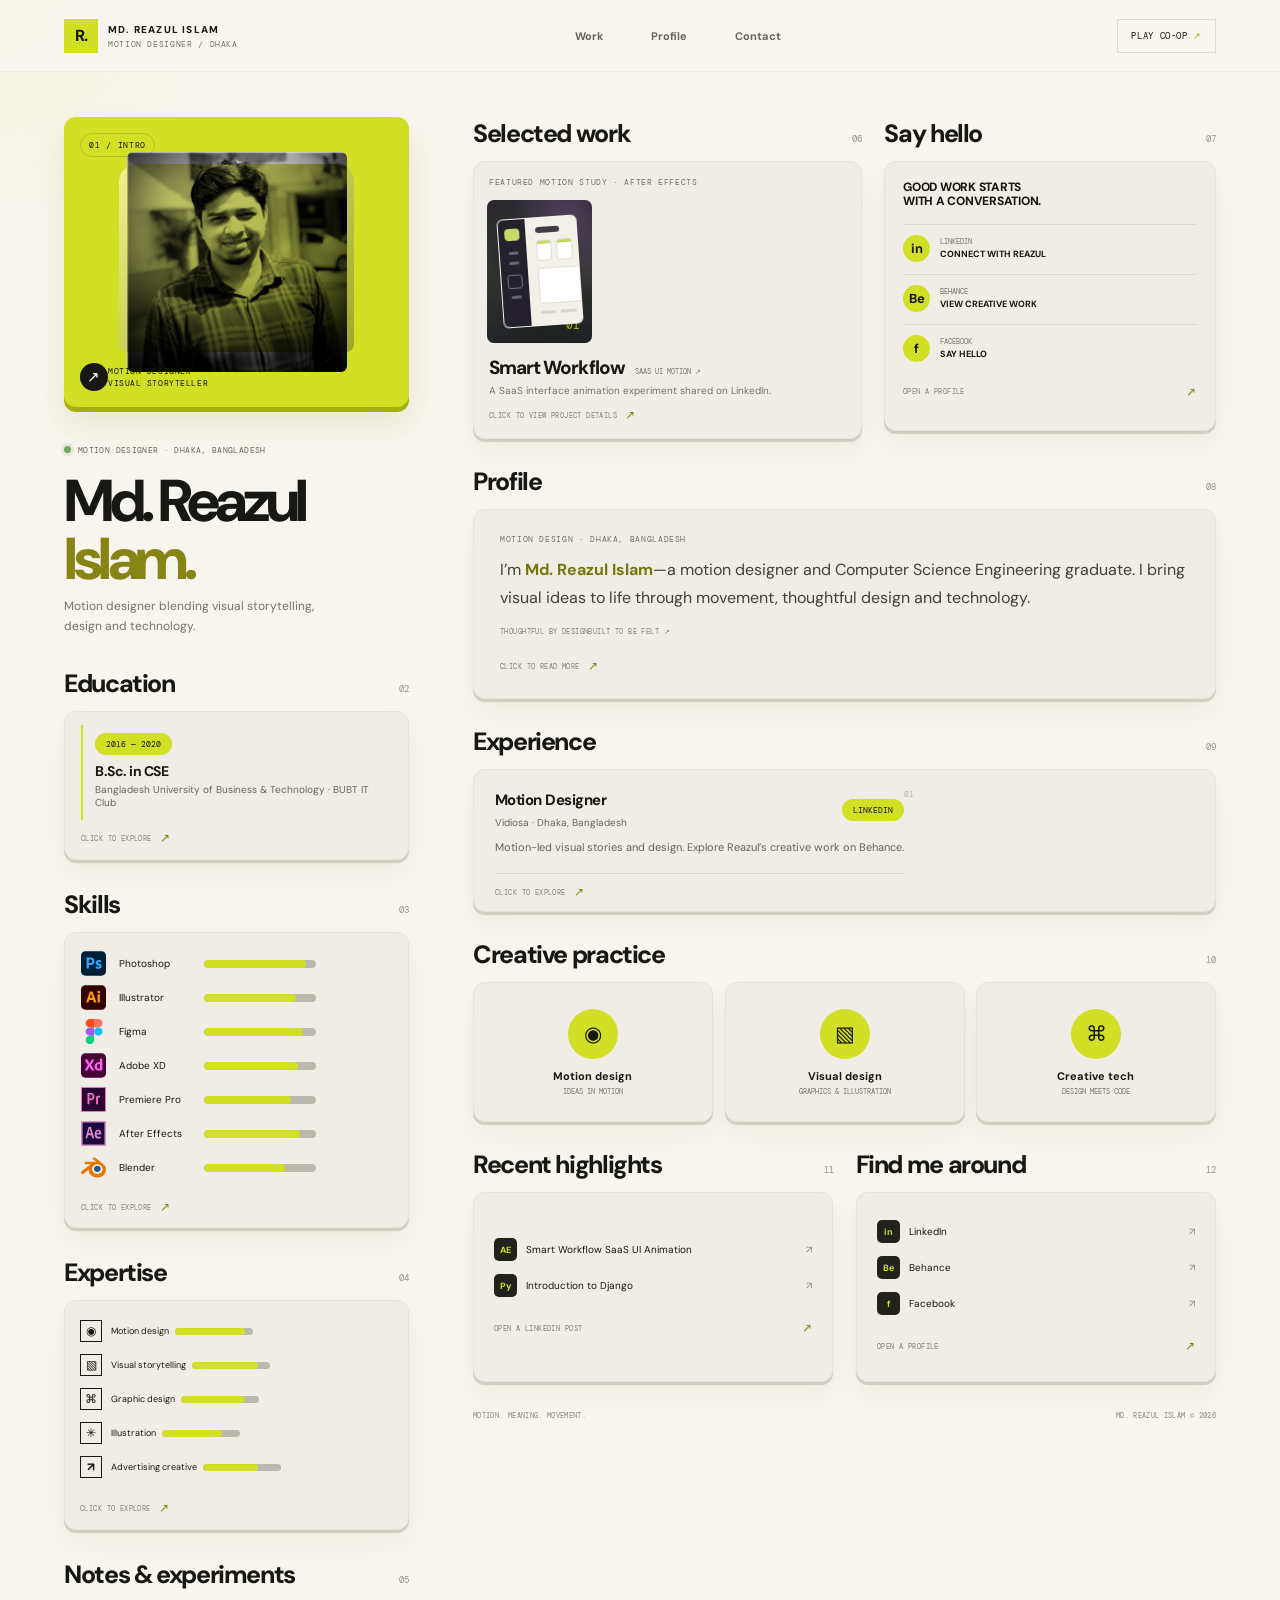
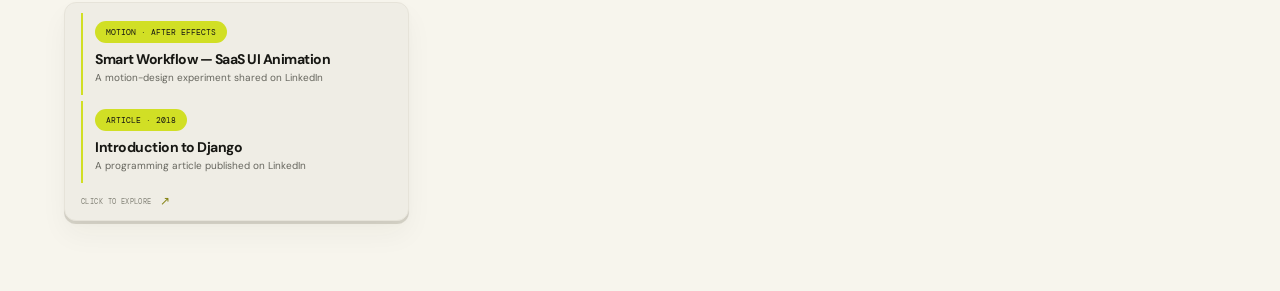
==== commit 1a229a4d: "Open contact profiles directly from Say hello Co-authored-by: Copilot App <223556219+Copilot@users.n" ====
--- a/portfolio.html
+++ b/portfolio.html
@@ -112,9 +112,9 @@
               data-title="Let’s make something"
               data-detail="Connect with Md. Reazul Islam through his LinkedIn, Behance or Facebook profile.">
               <span class="contact-intro">GOOD WORK STARTS<br>WITH A CONVERSATION.</span>
-              <a class="contact-row" href="https://www.linkedin.com/in/reazulislam137/" target="_blank" rel="noopener noreferrer"><b>in</b><span><small>LINKEDIN</small><strong>CONNECT WITH REAZUL</strong></span></a>
-              <a class="contact-row" href="https://www.behance.net/reazulislam2" target="_blank" rel="noopener noreferrer"><b>Be</b><span><small>BEHANCE</small><strong>VIEW CREATIVE WORK</strong></span></a>
-              <a class="contact-row" href="https://www.facebook.com/motaaReaz/" target="_blank" rel="noopener noreferrer"><b>f</b><span><small>FACEBOOK</small><strong>SAY HELLO</strong></span></a>
+              <a class="contact-row" href="https://www.linkedin.com/in/reazulislam137/" aria-label="Open Md. Reazul Islam’s LinkedIn profile"><b>in</b><span><small>LINKEDIN</small><strong>CONNECT WITH REAZUL</strong></span></a>
+              <a class="contact-row" href="https://www.behance.net/reazulislam2" aria-label="Open Md. Reazul Islam’s Behance portfolio"><b>Be</b><span><small>BEHANCE</small><strong>VIEW CREATIVE WORK</strong></span></a>
+              <a class="contact-row" href="https://www.facebook.com/motaaReaz/" aria-label="Open Md. Reazul’s Facebook profile"><b>f</b><span><small>FACEBOOK</small><strong>SAY HELLO</strong></span></a>
               <span class="card-hint">OPEN A PROFILE <b>↗</b></span>
             </div>
           </section>
--- a/portfolio.css
+++ b/portfolio.css
@@ -47,7 +47,7 @@
 .card-index { position: relative; z-index: 2; align-self: flex-start; padding: 6px 8px; border: 1px solid #17171325; border-radius: 30px; font: 8px "DM Mono", monospace; letter-spacing: .09em; }
 .portrait-art { position: absolute; inset: 10px 0 35px; display: grid; place-items: center; transform: translateZ(20px); }
 .portrait-art::before { position: absolute; inset: 15% 16% 8%; content: ""; border-radius: 18px 18px 8px 8px; background: linear-gradient(135deg, #eff28b, #9ca923); }
-.profile-photo { position: relative; width: min(84%, 220px); height: 90%; align-self: end; border-radius: 48% 48% 6px 6px; object-fit: cover; object-position: center 17%; filter: grayscale(100%) contrast(1.04); mix-blend-mode: multiply; }
+.profile-photo { position: relative; width: min(88%, 220px); height: auto; max-height: 90%; align-self: end; border-radius: 6px; object-fit: contain; object-position: center; filter: grayscale(100%) contrast(1.04); mix-blend-mode: multiply; }
 .portrait-caption { position: relative; z-index: 2; display: flex; align-items: center; justify-content: space-between; margin-top: auto; font: 8px/1.5 "DM Mono", monospace; letter-spacing: .07em; }
 .portrait-arrow { display: grid; width: 28px; height: 28px; place-items: center; border-radius: 50%; background: var(--ink); color: white; font-size: 15px; }
 .identity { padding: 2px 0 3px; }
